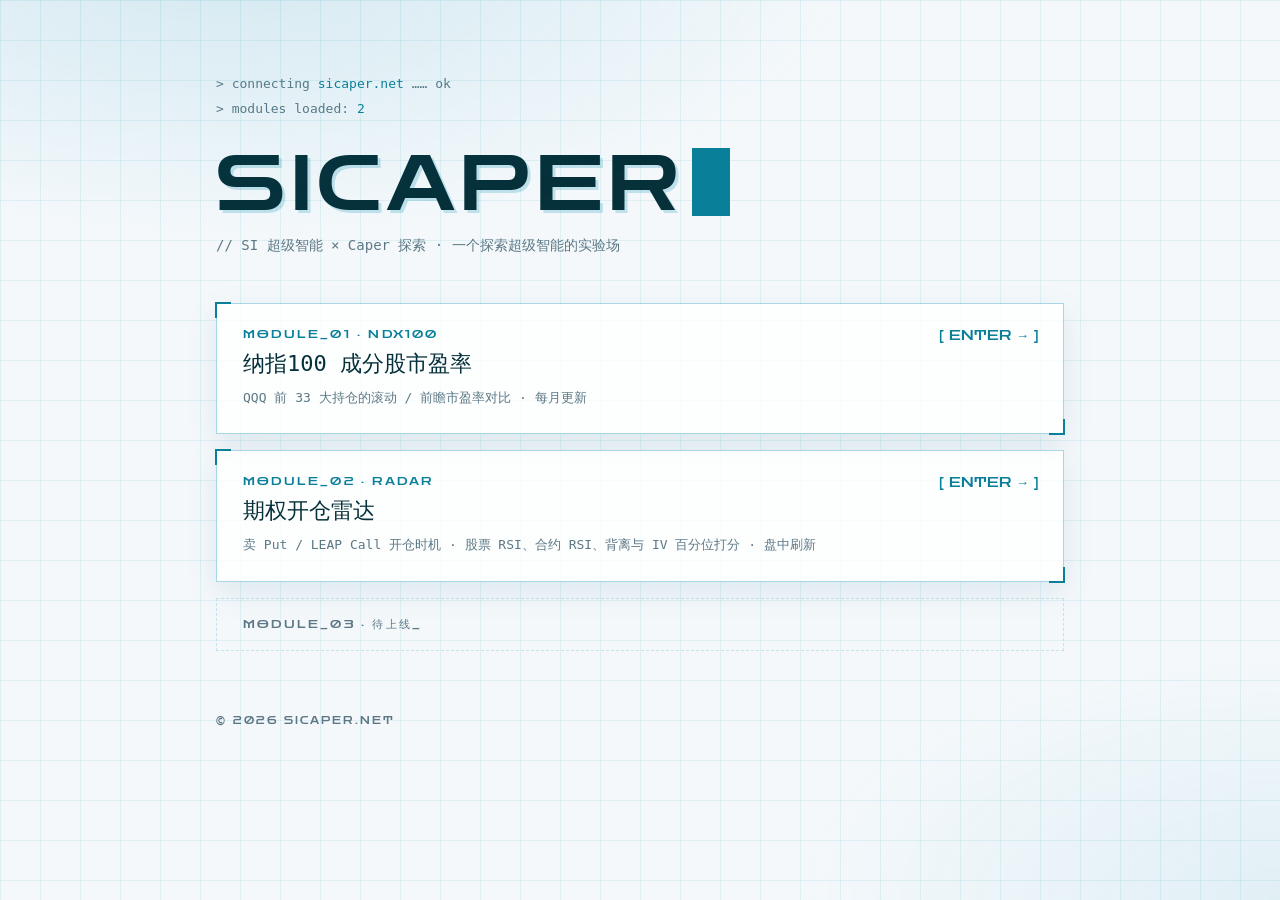
==== index.html @ db1ddadd "MODULE_02：期权开仓雷达 (/radar/) 首页加入 MODULE_02 卡片；radar/ 为雷达页面（数据来自 api.sicaper.net，需访问密码）。  Co-Authored-" ====
<!doctype html>
<html lang="zh-CN">
<head>
<meta charset="utf-8">
<meta name="viewport" content="width=device-width,initial-scale=1">
<title>SICAPER</title>
<meta name="description" content="SICAPER：SI 超级智能 × Caper 探索。一个探索超级智能的实验场。">
<meta name="theme-color" content="#f4f8fb">
<link rel="preload" href="fonts/zendots.woff2" as="font" type="font/woff2" crossorigin>
<style>
@font-face{font-family:"Zen Dots";src:url(fonts/zendots.woff2) format("woff2");font-display:swap}
:root{--bg:#f4f8fb;--fg:#0b2a35;--dim:#5c7885;--acc:#0a7f99;--ink:#06303a;--line:rgba(8,145,178,.20);
  --mono:ui-monospace,"SF Mono",Menlo,Consolas,"PingFang SC","Microsoft YaHei",monospace;
  --display:"Zen Dots","PingFang SC","Microsoft YaHei",sans-serif}
*{box-sizing:border-box}
html,body{margin:0;min-height:100%}
body{background:var(--bg);color:var(--fg);font-family:var(--mono);
  background-image:linear-gradient(rgba(8,145,178,.09) 1px,transparent 1px),linear-gradient(90deg,rgba(8,145,178,.09) 1px,transparent 1px);background-size:40px 40px}
/* 左上、右下两团淡青光晕 */
body:before{content:"";position:fixed;inset:0;pointer-events:none;background:radial-gradient(900px 420px at 18% -6%,rgba(8,145,178,.14),transparent 70%),radial-gradient(700px 360px at 100% 100%,rgba(8,145,178,.08),transparent 70%)}
.w{max-width:880px;margin:0 auto;padding:72px 16px}
.boot{color:var(--dim);font-size:13px;line-height:1.9}
.boot b{color:var(--acc);font-weight:400}
h1{font-family:var(--display);font-weight:400;font-size:clamp(38px,9vw,76px);letter-spacing:.06em;margin:18px 0 6px;color:var(--ink);text-shadow:3px 3px 0 rgba(8,145,178,.22)}
/* 闪烁光标 */
h1 i{display:inline-block;width:.5em;height:.9em;background:var(--acc);vertical-align:-.08em;margin-left:.1em;animation:blink 1s steps(1) infinite}
@keyframes blink{50%{opacity:0}}
.tag{color:var(--dim);font-size:14px;margin-bottom:48px}
.card{position:relative;display:block;padding:24px 26px;border:1px solid rgba(8,145,178,.35);background:rgba(255,255,255,.78);color:inherit;text-decoration:none;box-shadow:0 10px 30px rgba(8,100,130,.10);transition:border-color .2s,box-shadow .2s}
/* 四角括号 */
.card:before,.card:after{content:"";position:absolute;width:14px;height:14px;border:2px solid var(--acc)}
.card:before{top:-2px;left:-2px;border-right:0;border-bottom:0}
.card:after{bottom:-2px;right:-2px;border-left:0;border-top:0}
.card:hover,.card:focus-visible{border-color:var(--acc);box-shadow:0 14px 40px rgba(8,100,130,.20),inset 0 0 0 1px rgba(10,127,153,.25);outline:none}
.id{font-family:var(--display);color:var(--acc);font-size:11px;letter-spacing:.2em}
.t{font-size:22px;color:var(--ink);margin:8px 0}
.d{color:var(--dim);font-size:13px;line-height:1.7}
.go{position:absolute;right:24px;top:24px;font-family:var(--display);font-size:13px;color:var(--acc)}
.card+.card{margin-top:16px}
.slot{margin-top:16px;padding:18px 26px;border:1px dashed var(--line);color:var(--dim);font-family:var(--display);font-size:11px;letter-spacing:.2em}
footer{margin-top:64px;color:var(--dim);font-family:var(--display);font-size:10px;letter-spacing:.2em}
@media (max-width:640px){
  .w{padding-top:48px}
  .go{position:static;display:block;margin-top:14px}
}
@media (prefers-reduced-motion:reduce){h1 i{animation:none}}
</style>
</head>
<body>
<div class="w">
  <div class="boot">&gt; connecting <b>sicaper.net</b> …… ok<br>&gt; modules loaded: <b>2</b></div>
  <h1 aria-label="SICAPER">SICAPER<i aria-hidden="true"></i></h1>
  <div class="tag">// SI 超级智能 × Caper 探索 · 一个探索超级智能的实验场</div>
  <a class="card" href="/ndx100/">
    <div class="id">MODULE_01 · NDX100</div>
    <div class="t">纳指100 成分股市盈率</div>
    <div class="d">QQQ 前 33 大持仓的滚动 / 前瞻市盈率对比 · 每月更新</div>
    <span class="go">[ ENTER → ]</span>
  </a>
  <a class="card" href="/radar/">
    <div class="id">MODULE_02 · RADAR</div>
    <div class="t">期权开仓雷达</div>
    <div class="d">卖 Put / LEAP Call 开仓时机 · 股票 RSI、合约 RSI、背离与 IV 百分位打分 · 盘中刷新</div>
    <span class="go">[ ENTER → ]</span>
  </a>
  <div class="slot">MODULE_03 · 待上线_</div>
  <footer>© 2026 SICAPER.NET</footer>
</div>
</body>
</html>
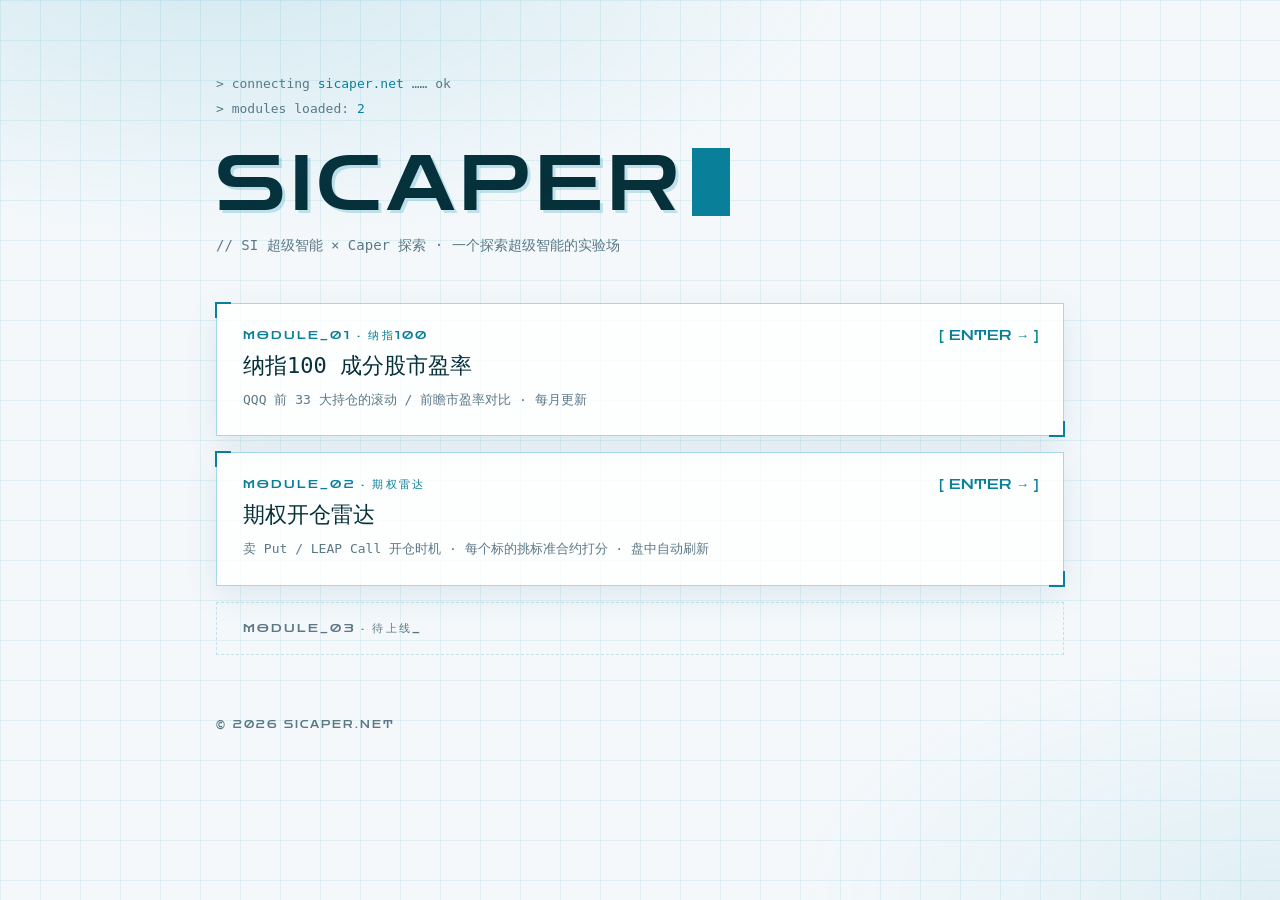
==== commit ef1f59c8: "合并 main：首页卡片沿用 #4；README 注明 radar/ 的来源 Co-Authored-By: Claude Opus 5.5 <noreply@anthropic.com>" ====
--- a/index.html
+++ b/index.html
@@ -28,6 +28,7 @@
 .tag{color:var(--dim);font-size:14px;margin-bottom:48px}
 .card{position:relative;display:block;padding:24px 26px;border:1px solid rgba(8,145,178,.35);background:rgba(255,255,255,.78);color:inherit;text-decoration:none;box-shadow:0 10px 30px rgba(8,100,130,.10);transition:border-color .2s,box-shadow .2s}
 /* 四角括号 */
+.card+.card{margin-top:16px}
 .card:before,.card:after{content:"";position:absolute;width:14px;height:14px;border:2px solid var(--acc)}
 .card:before{top:-2px;left:-2px;border-right:0;border-bottom:0}
 .card:after{bottom:-2px;right:-2px;border-left:0;border-top:0}
@@ -36,7 +37,6 @@
 .t{font-size:22px;color:var(--ink);margin:8px 0}
 .d{color:var(--dim);font-size:13px;line-height:1.7}
 .go{position:absolute;right:24px;top:24px;font-family:var(--display);font-size:13px;color:var(--acc)}
-.card+.card{margin-top:16px}
 .slot{margin-top:16px;padding:18px 26px;border:1px dashed var(--line);color:var(--dim);font-family:var(--display);font-size:11px;letter-spacing:.2em}
 footer{margin-top:64px;color:var(--dim);font-family:var(--display);font-size:10px;letter-spacing:.2em}
 @media (max-width:640px){
@@ -52,15 +52,15 @@
   <h1 aria-label="SICAPER">SICAPER<i aria-hidden="true"></i></h1>
   <div class="tag">// SI 超级智能 × Caper 探索 · 一个探索超级智能的实验场</div>
   <a class="card" href="/ndx100/">
-    <div class="id">MODULE_01 · NDX100</div>
+    <div class="id">MODULE_01 · 纳指100</div>
     <div class="t">纳指100 成分股市盈率</div>
     <div class="d">QQQ 前 33 大持仓的滚动 / 前瞻市盈率对比 · 每月更新</div>
     <span class="go">[ ENTER → ]</span>
   </a>
   <a class="card" href="/radar/">
-    <div class="id">MODULE_02 · RADAR</div>
+    <div class="id">MODULE_02 · 期权雷达</div>
     <div class="t">期权开仓雷达</div>
-    <div class="d">卖 Put / LEAP Call 开仓时机 · 股票 RSI、合约 RSI、背离与 IV 百分位打分 · 盘中刷新</div>
+    <div class="d">卖 Put / LEAP Call 开仓时机 · 每个标的挑标准合约打分 · 盘中自动刷新</div>
     <span class="go">[ ENTER → ]</span>
   </a>
   <div class="slot">MODULE_03 · 待上线_</div>
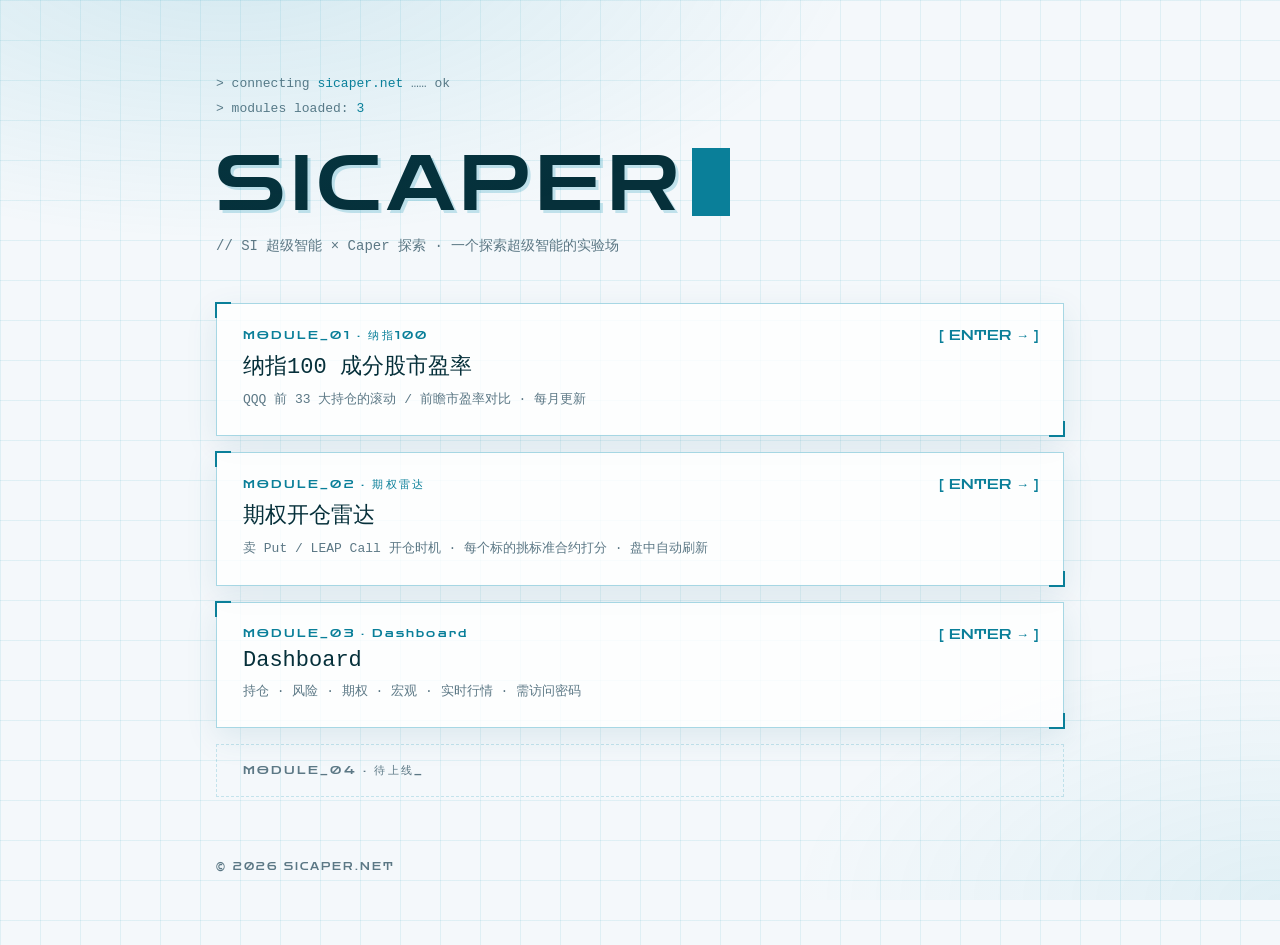
==== commit f672f175: "MODULE_03：Dashboard (/dashboard/) 首页新增 MODULE_03 · Dashboard 卡片；dashboard/ 为主面板线上版（无观察标的，SICAPER 风格）" ====
--- a/index.html
+++ b/index.html
@@ -48,7 +48,7 @@
 </head>
 <body>
 <div class="w">
-  <div class="boot">&gt; connecting <b>sicaper.net</b> …… ok<br>&gt; modules loaded: <b>2</b></div>
+  <div class="boot">&gt; connecting <b>sicaper.net</b> …… ok<br>&gt; modules loaded: <b>3</b></div>
   <h1 aria-label="SICAPER">SICAPER<i aria-hidden="true"></i></h1>
   <div class="tag">// SI 超级智能 × Caper 探索 · 一个探索超级智能的实验场</div>
   <a class="card" href="/ndx100/">
@@ -63,7 +63,13 @@
     <div class="d">卖 Put / LEAP Call 开仓时机 · 每个标的挑标准合约打分 · 盘中自动刷新</div>
     <span class="go">[ ENTER → ]</span>
   </a>
-  <div class="slot">MODULE_03 · 待上线_</div>
+  <a class="card" href="/dashboard/">
+    <div class="id">MODULE_03 · Dashboard</div>
+    <div class="t">Dashboard</div>
+    <div class="d">持仓 · 风险 · 期权 · 宏观 · 实时行情 · 需访问密码</div>
+    <span class="go">[ ENTER → ]</span>
+  </a>
+  <div class="slot">MODULE_04 · 待上线_</div>
   <footer>© 2026 SICAPER.NET</footer>
 </div>
 </body>
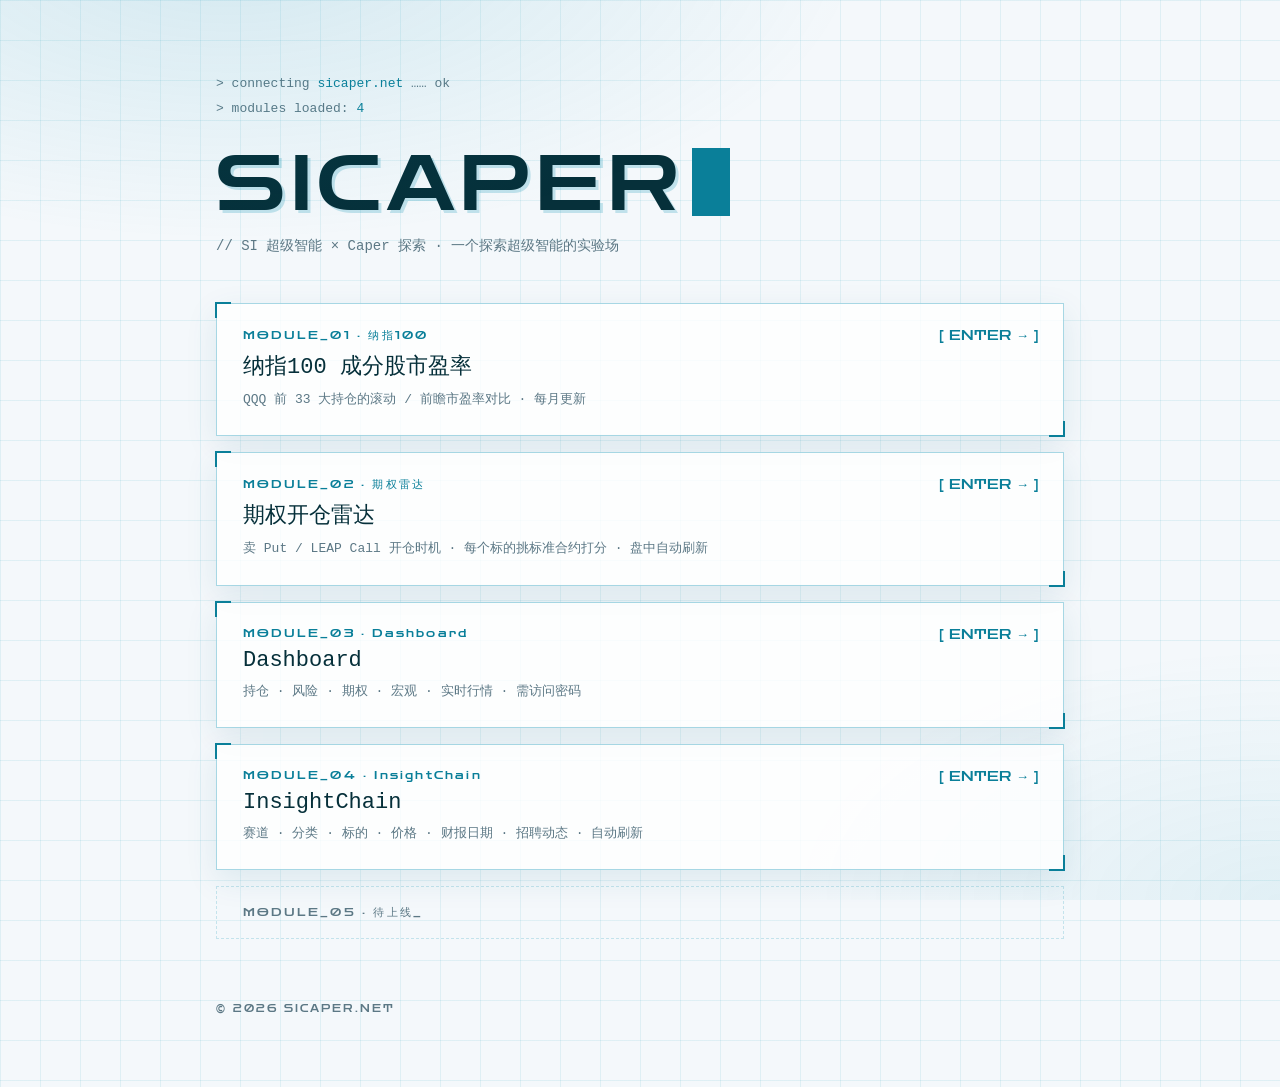
==== commit e0b2b6e3: "MODULE_04：InsightChain（insightchain.vercel.app） - 新增 MODULE_04 · InsightChain 卡片，链接到外部站点 https://ins" ====
--- a/index.html
+++ b/index.html
@@ -48,7 +48,7 @@
 </head>
 <body>
 <div class="w">
-  <div class="boot">&gt; connecting <b>sicaper.net</b> …… ok<br>&gt; modules loaded: <b>3</b></div>
+  <div class="boot">&gt; connecting <b>sicaper.net</b> …… ok<br>&gt; modules loaded: <b>4</b></div>
   <h1 aria-label="SICAPER">SICAPER<i aria-hidden="true"></i></h1>
   <div class="tag">// SI 超级智能 × Caper 探索 · 一个探索超级智能的实验场</div>
   <a class="card" href="/ndx100/">
@@ -69,7 +69,13 @@
     <div class="d">持仓 · 风险 · 期权 · 宏观 · 实时行情 · 需访问密码</div>
     <span class="go">[ ENTER → ]</span>
   </a>
-  <div class="slot">MODULE_04 · 待上线_</div>
+  <a class="card" href="https://insightchain.vercel.app/">
+    <div class="id">MODULE_04 · InsightChain</div>
+    <div class="t">InsightChain</div>
+    <div class="d">赛道 · 分类 · 标的 · 价格 · 财报日期 · 招聘动态 · 自动刷新</div>
+    <span class="go">[ ENTER → ]</span>
+  </a>
+  <div class="slot">MODULE_05 · 待上线_</div>
   <footer>© 2026 SICAPER.NET</footer>
 </div>
 </body>
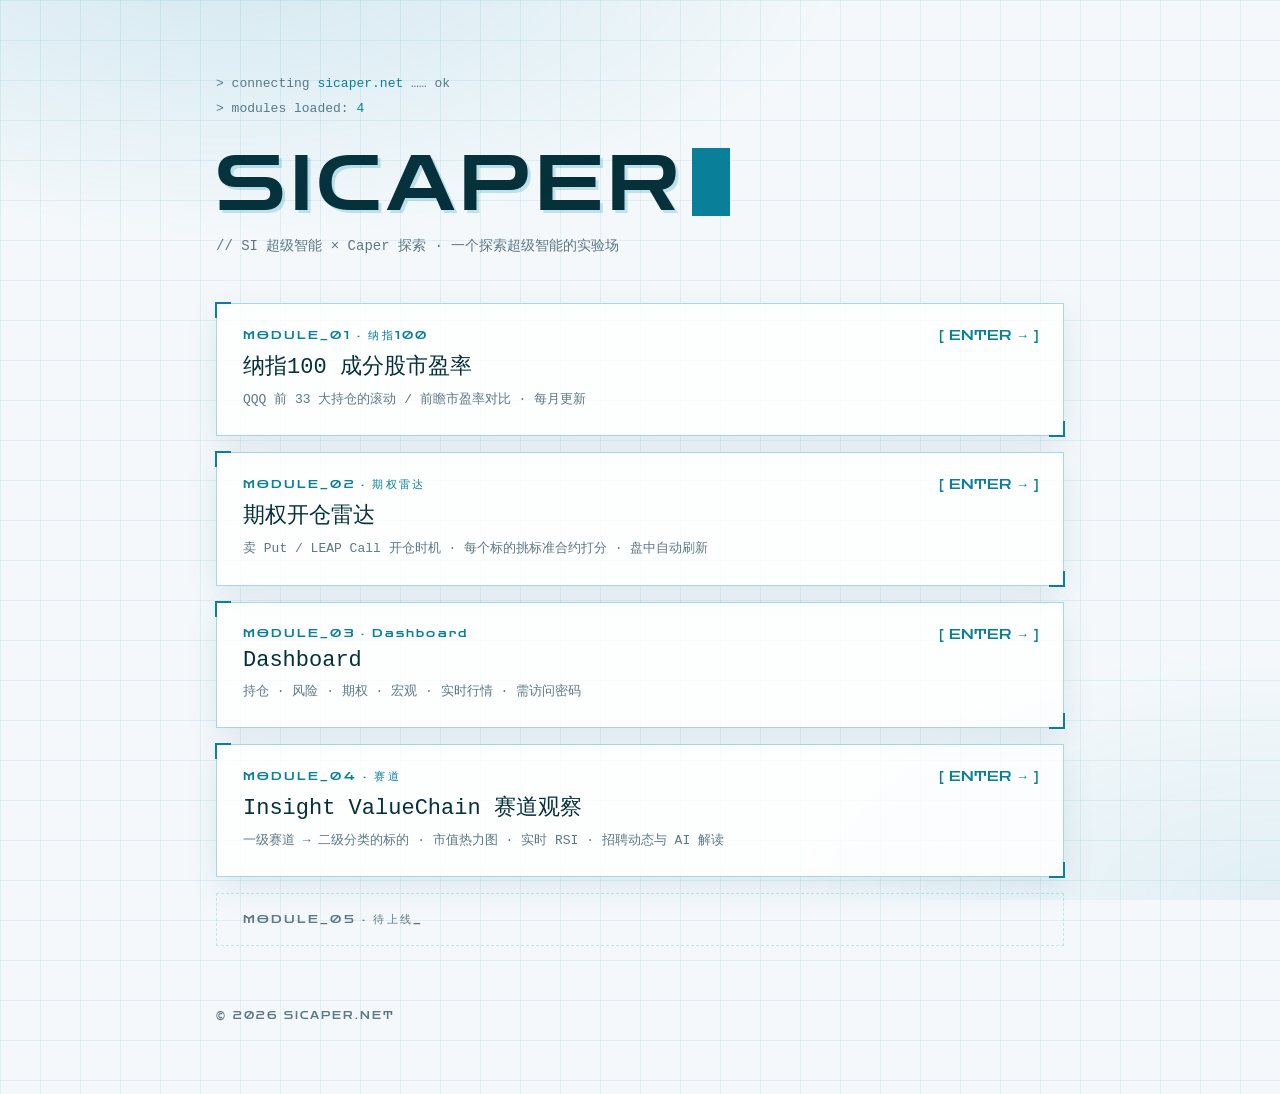
==== commit cc053f05: "MODULE_04：赛道 (/sectors/) 首页新增 MODULE_04 · 赛道卡片；sectors/ 为 Insight ValueChain 的 SICAPER 版（Next.js 静态导" ====
--- a/index.html
+++ b/index.html
@@ -69,10 +69,10 @@
     <div class="d">持仓 · 风险 · 期权 · 宏观 · 实时行情 · 需访问密码</div>
     <span class="go">[ ENTER → ]</span>
   </a>
-  <a class="card" href="https://insightchain.vercel.app/">
-    <div class="id">MODULE_04 · InsightChain</div>
-    <div class="t">InsightChain</div>
-    <div class="d">赛道 · 分类 · 标的 · 价格 · 财报日期 · 招聘动态 · 自动刷新</div>
+  <a class="card" href="/sectors/">
+    <div class="id">MODULE_04 · 赛道</div>
+    <div class="t">Insight ValueChain 赛道观察</div>
+    <div class="d">一级赛道 → 二级分类的标的 · 市值热力图 · 实时 RSI · 招聘动态与 AI 解读</div>
     <span class="go">[ ENTER → ]</span>
   </a>
   <div class="slot">MODULE_05 · 待上线_</div>
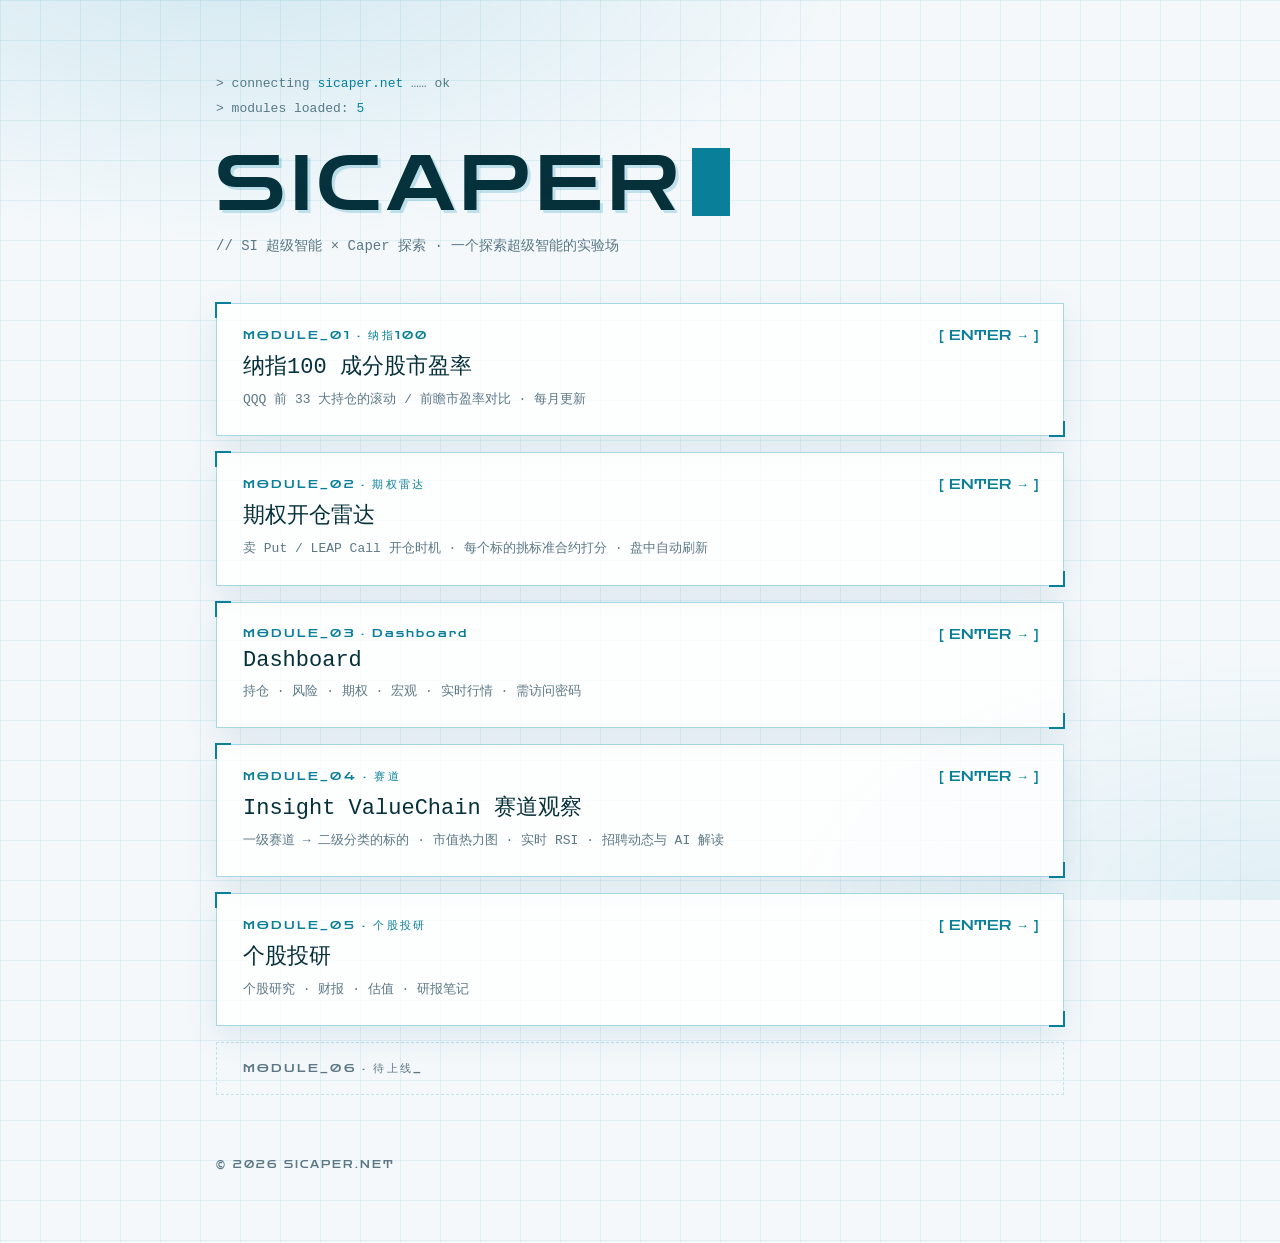
==== commit 8a851ed4: "MODULE_05：个股投研入口（/stocks/） Co-Authored-By: Claude Sonnet 5.5 <noreply@anthropic.com> Claude-Session:" ====
--- a/index.html
+++ b/index.html
@@ -48,7 +48,7 @@
 </head>
 <body>
 <div class="w">
-  <div class="boot">&gt; connecting <b>sicaper.net</b> …… ok<br>&gt; modules loaded: <b>4</b></div>
+  <div class="boot">&gt; connecting <b>sicaper.net</b> …… ok<br>&gt; modules loaded: <b>5</b></div>
   <h1 aria-label="SICAPER">SICAPER<i aria-hidden="true"></i></h1>
   <div class="tag">// SI 超级智能 × Caper 探索 · 一个探索超级智能的实验场</div>
   <a class="card" href="/ndx100/">
@@ -75,7 +75,13 @@
     <div class="d">一级赛道 → 二级分类的标的 · 市值热力图 · 实时 RSI · 招聘动态与 AI 解读</div>
     <span class="go">[ ENTER → ]</span>
   </a>
-  <div class="slot">MODULE_05 · 待上线_</div>
+  <a class="card" href="/stocks/">
+    <div class="id">MODULE_05 · 个股投研</div>
+    <div class="t">个股投研</div>
+    <div class="d">个股研究 · 财报 · 估值 · 研报笔记</div>
+    <span class="go">[ ENTER → ]</span>
+  </a>
+  <div class="slot">MODULE_06 · 待上线_</div>
   <footer>© 2026 SICAPER.NET</footer>
 </div>
 </body>
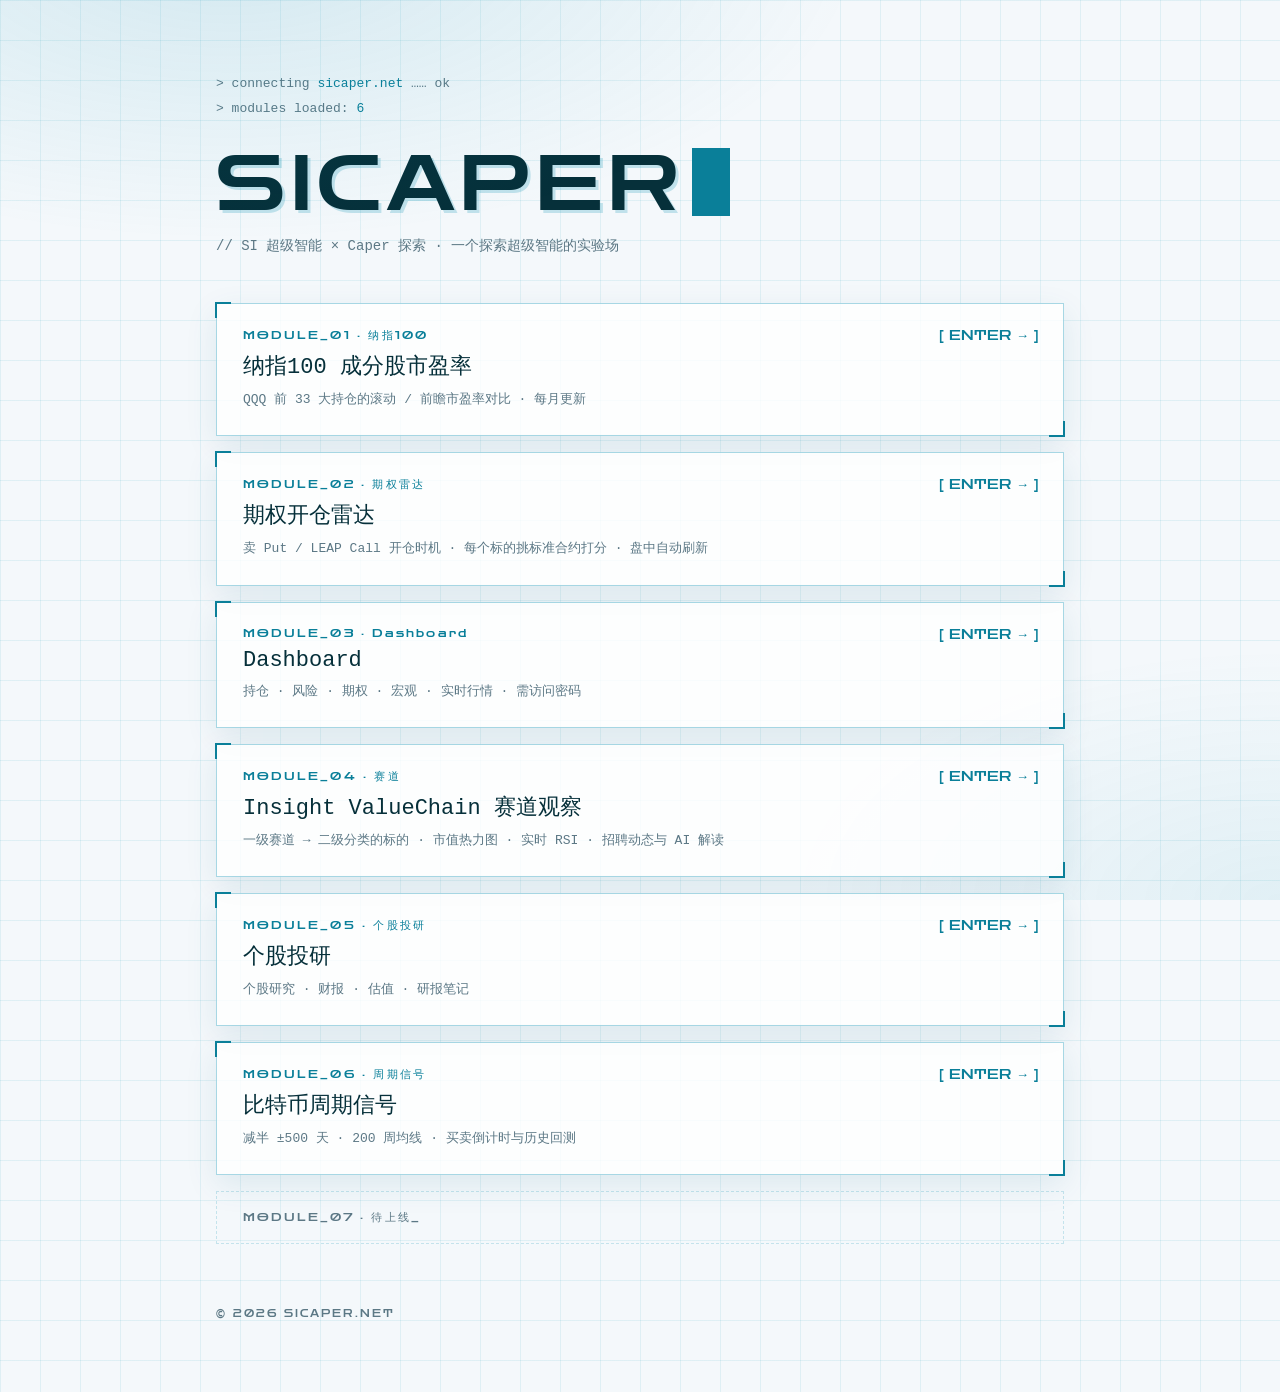
==== commit d6f3b44d: "MODULE_06：周期信号（首页入口 + /cycle/ 页面） - 新增 sicaper.net/cycle/：比特币减半 ±N 天、200 周均线两个周期信号，含倒计时、现状、周K图和回测 - " ====
--- a/index.html
+++ b/index.html
@@ -48,7 +48,7 @@
 </head>
 <body>
 <div class="w">
-  <div class="boot">&gt; connecting <b>sicaper.net</b> …… ok<br>&gt; modules loaded: <b>5</b></div>
+  <div class="boot">&gt; connecting <b>sicaper.net</b> …… ok<br>&gt; modules loaded: <b>6</b></div>
   <h1 aria-label="SICAPER">SICAPER<i aria-hidden="true"></i></h1>
   <div class="tag">// SI 超级智能 × Caper 探索 · 一个探索超级智能的实验场</div>
   <a class="card" href="/ndx100/">
@@ -81,7 +81,13 @@
     <div class="d">个股研究 · 财报 · 估值 · 研报笔记</div>
     <span class="go">[ ENTER → ]</span>
   </a>
-  <div class="slot">MODULE_06 · 待上线_</div>
+  <a class="card" href="/cycle/">
+    <div class="id">MODULE_06 · 周期信号</div>
+    <div class="t">比特币周期信号</div>
+    <div class="d">减半 ±500 天 · 200 周均线 · 买卖倒计时与历史回测</div>
+    <span class="go">[ ENTER → ]</span>
+  </a>
+  <div class="slot">MODULE_07 · 待上线_</div>
   <footer>© 2026 SICAPER.NET</footer>
 </div>
 </body>
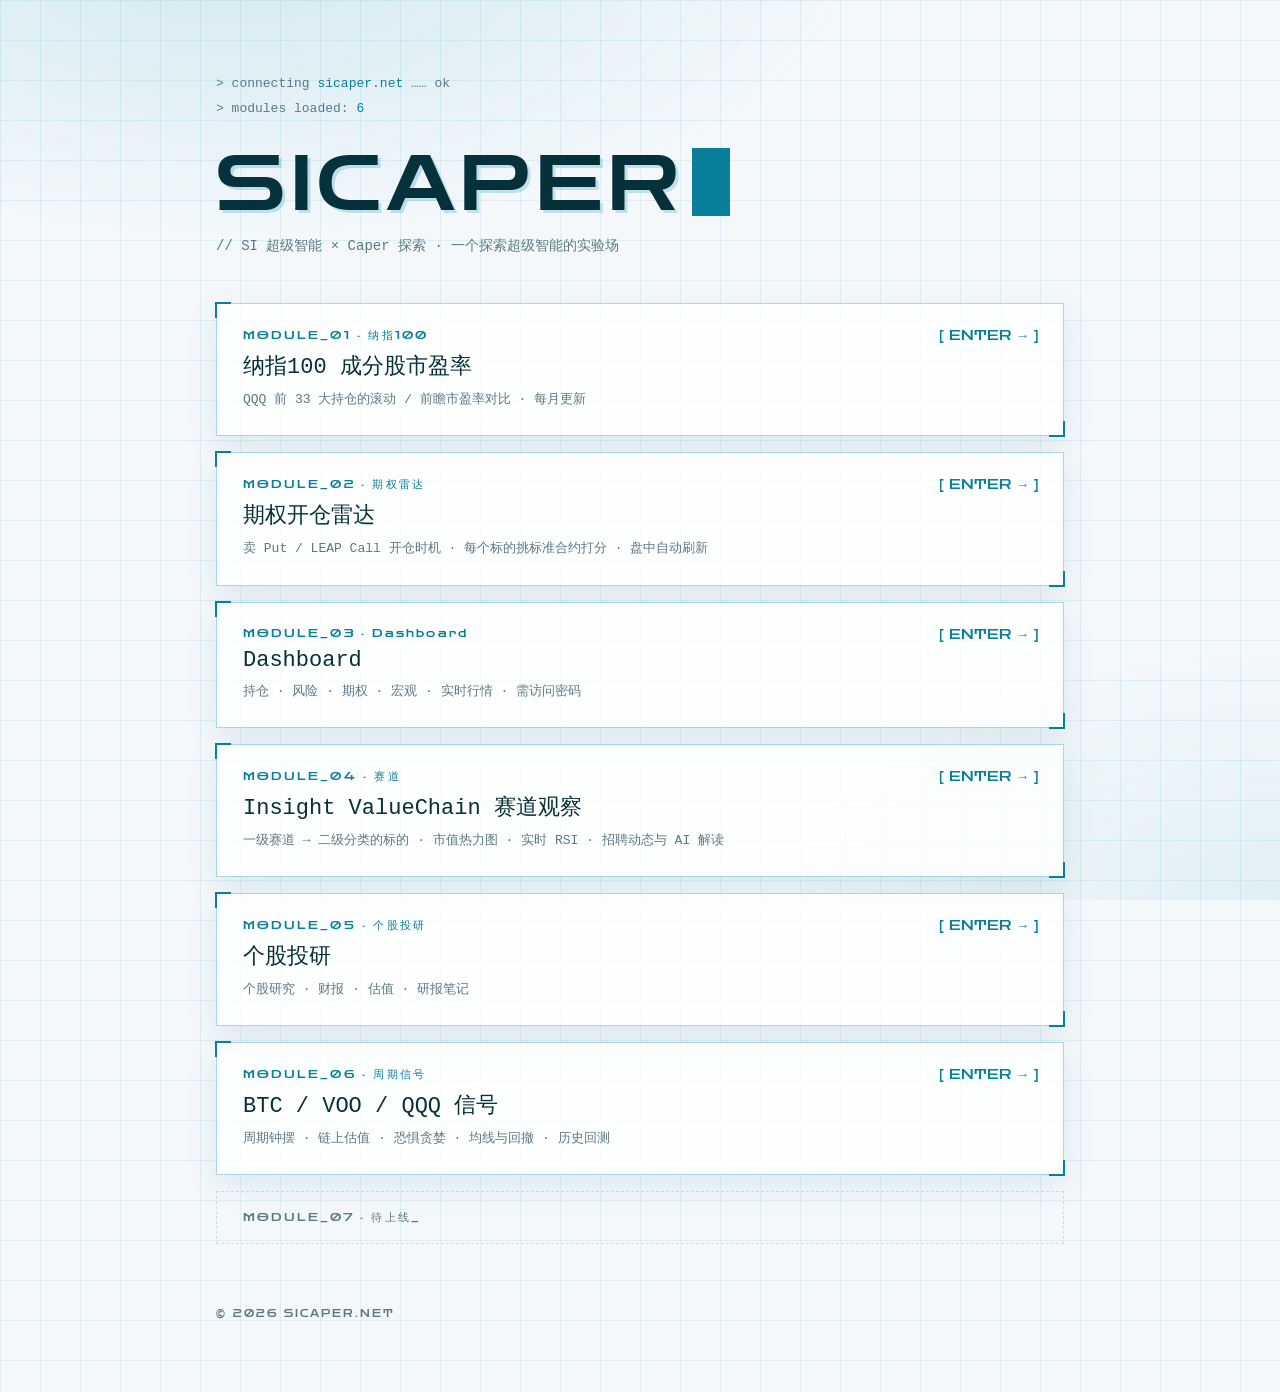
==== commit 22a63cdf: "Homepage: MODULE_06 card renamed to BTC / VOO / QQQ signals Co-Authored-By: Claude Opus 5.5 <noreply" ====
--- a/index.html
+++ b/index.html
@@ -83,8 +83,8 @@
   </a>
   <a class="card" href="/cycle/">
     <div class="id">MODULE_06 · 周期信号</div>
-    <div class="t">比特币周期信号</div>
-    <div class="d">减半 ±500 天 · 200 周均线 · 买卖倒计时与历史回测</div>
+    <div class="t">BTC / VOO / QQQ 信号</div>
+    <div class="d">周期钟摆 · 链上估值 · 恐惧贪婪 · 均线与回撤 · 历史回测</div>
     <span class="go">[ ENTER → ]</span>
   </a>
   <div class="slot">MODULE_07 · 待上线_</div>
